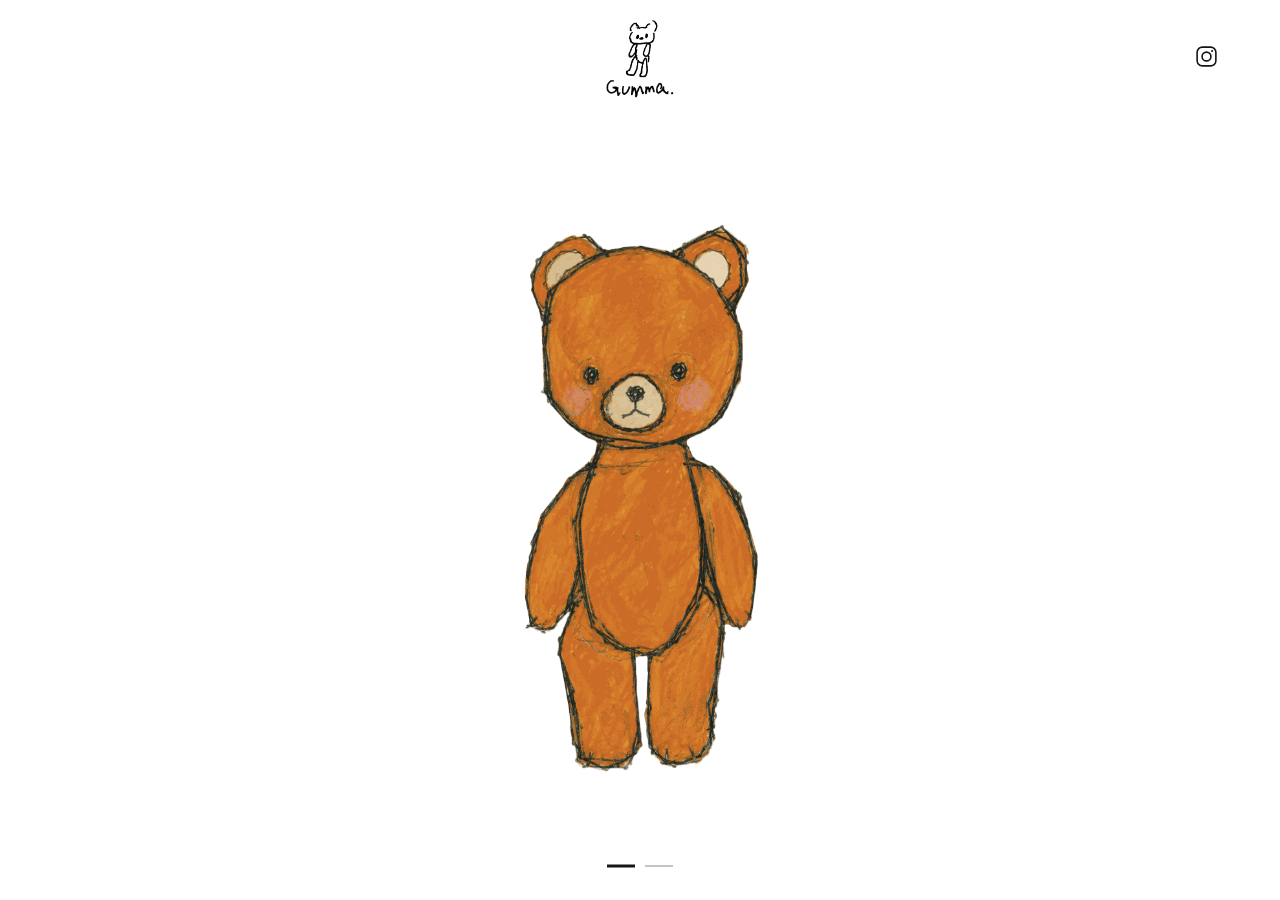
==== index.html @ d43a89fc "Center the second homepage slide" ====
<!doctype html>
<html lang="zh-CN">
  <head>
    <meta charset="UTF-8" />
    <meta name="viewport" content="width=device-width, initial-scale=1.0" />
    <meta name="description" content="Gumma illustration studio." />
    <title>Gumma</title>
    <link
      rel="preload"
      as="image"
      href="assets/1.png?v=20260821-4"
      fetchpriority="high"
    />
    <link rel="stylesheet" href="styles.css?v=20260821-5" />
    <script src="script.js?v=20260820-2" defer></script>
  </head>
  <body>
    <header class="site-header">
      <a class="logo" href="./" aria-label="Gumma 首页">
        <img src="assets/logo.png?v=20260819-2" alt="Gumma" />
      </a>

      <a
        class="instagram-link"
        href="https://www.instagram.com/gumma.art?igsh=MWczbzkza3F4bHZzZQ%3D%3D&amp;utm_source=qr"
        target="_blank"
        rel="noopener noreferrer"
        aria-label="在新窗口打开 Instagram"
      >
        <svg viewBox="0 0 24 24" aria-hidden="true">
          <rect x="3" y="3" width="18" height="18" rx="5"></rect>
          <circle cx="12" cy="12" r="4.25"></circle>
          <circle class="ig-dot" cx="17.4" cy="6.7" r="1"></circle>
        </svg>
      </a>
    </header>

    <main class="home-main">
      <section
        class="carousel"
        aria-label="精选作品"
        aria-roledescription="carousel"
        data-carousel
      >
        <div class="carousel-stage" aria-live="polite">
          <article
            class="carousel-slide is-active"
            aria-label="1 / 2"
            aria-hidden="false"
            data-slide
          >
            <a
              class="slide-link"
              href="project.html?project=gumma"
              aria-label="查看 Gumma 小熊作品详情"
            >
              <img
                src="assets/1.png?v=20260821-4"
                alt="Gumma 手绘小熊"
                width="711"
                height="1065"
                loading="eager"
                fetchpriority="high"
                decoding="sync"
              />
            </a>
          </article>

          <article
            class="carousel-slide"
            aria-label="2 / 2"
            aria-hidden="true"
            data-slide
          >
            <a
              class="slide-link"
              href="project.html?project=plant"
              aria-label="查看 Gumma 植物作品详情"
              tabindex="-1"
            >
              <picture>
                <source
                  srcset="assets/2.webp?v=20260821-4"
                  type="image/webp"
                />
                <img
                  src="assets/2.jpg?v=20260821-4"
                  alt="Gumma 手绘盆栽"
                  width="899"
                  height="1200"
                  loading="lazy"
                  decoding="async"
                />
              </picture>
            </a>
          </article>
        </div>

        <div class="carousel-footer">
          <div class="carousel-dots" aria-label="选择作品">
            <button
              class="carousel-dot is-active"
              type="button"
              aria-label="显示第 1 张作品"
              aria-current="true"
              data-carousel-dot="0"
            ></button>
            <button
              class="carousel-dot"
              type="button"
              aria-label="显示第 2 张作品"
              aria-current="false"
              data-carousel-dot="1"
            ></button>
          </div>
        </div>
      </section>
    </main>
  </body>
</html>
---- styles.css ----
:root {
  --paper: #fff;
  --ink: #161616;
  --muted: rgba(22, 22, 22, 0.55);
  --line: rgba(22, 22, 22, 0.16);
  --header-height: 112px;
}

* {
  box-sizing: border-box;
}

html {
  scroll-behavior: smooth;
}

html,
body {
  width: 100%;
  min-height: 100%;
}

body {
  margin: 0;
  overflow-x: hidden;
  background: var(--paper);
  color: var(--ink);
  font-family: Arial, Helvetica, sans-serif;
  -webkit-font-smoothing: antialiased;
}

a {
  color: inherit;
  text-decoration: none;
}

button {
  color: inherit;
  font: inherit;
}

.site-header {
  position: relative;
  z-index: 20;
  display: grid;
  grid-template-columns: 1fr auto 1fr;
  align-items: center;
  width: 100%;
  height: var(--header-height);
  padding: 12px clamp(24px, 4vw, 64px);
  background: var(--paper);
}

.logo {
  grid-column: 2;
  display: block;
  height: 84px;
}

.logo img {
  display: block;
  width: auto;
  height: 100%;
  object-fit: contain;
}

.instagram-link {
  grid-column: 3;
  justify-self: end;
  display: grid;
  width: 44px;
  height: 44px;
  place-items: center;
  border-radius: 50%;
  color: var(--ink);
  transition: background-color 180ms ease, transform 180ms ease;
}

.instagram-link svg {
  width: 25px;
  height: 25px;
  fill: none;
  stroke: currentColor;
  stroke-width: 1.55;
}

.instagram-link .ig-dot {
  fill: currentColor;
  stroke: none;
}

.instagram-link:hover,
.instagram-link:focus-visible {
  background: rgba(22, 22, 22, 0.07);
  transform: rotate(7deg);
}

.instagram-link:focus-visible,
.logo:focus-visible,
.back-link:focus-visible,
.slide-link:focus-visible,
.carousel-dot:focus-visible,
.project-navigation a:focus-visible {
  outline: 2px solid currentColor;
  outline-offset: 4px;
}

.home-main {
  min-height: calc(100svh - var(--header-height));
}

.carousel {
  position: relative;
  width: 100%;
  height: calc(100svh - var(--header-height));
  min-height: 520px;
  overflow: hidden;
  background: #fff;
  touch-action: pan-y;
}

.carousel-stage,
.carousel-slide {
  position: absolute;
  inset: 0;
}

.carousel-slide {
  visibility: hidden;
  opacity: 0;
  transform: translateX(3%);
  pointer-events: none;
  transition: opacity 600ms ease, transform 700ms cubic-bezier(0.22, 1, 0.36, 1),
    visibility 600ms;
}

.carousel-slide.is-active {
  visibility: visible;
  opacity: 1;
  transform: translateX(0);
  pointer-events: auto;
}

.slide-link {
  display: grid;
  width: 100%;
  height: 100%;
  padding: 0 clamp(70px, 8vw, 130px);
  place-items: center;
  cursor: zoom-in;
}

.slide-link picture {
  display: grid;
  width: 100%;
  height: 100%;
  place-items: center;
}

.slide-link picture source {
  display: none;
}

.slide-link img {
  display: block;
  width: auto;
  max-width: min(100%, 1280px);
  height: auto;
  max-height: calc(100svh - var(--header-height) - 100px);
  object-fit: contain;
  transition: transform 450ms cubic-bezier(0.22, 1, 0.36, 1);
}

.slide-link:hover img,
.slide-link:focus-visible img {
  transform: scale(1.015);
}

.carousel-footer {
  position: absolute;
  z-index: 5;
  bottom: 24px;
  left: 50%;
  display: flex;
  align-items: center;
  gap: 16px;
  transform: translateX(-50%);
}

.carousel-dots {
  display: flex;
  align-items: center;
  gap: 10px;
}

.carousel-dot {
  width: 28px;
  height: 20px;
  padding: 0;
  border: 0;
  background: transparent;
  cursor: pointer;
}

.carousel-dot::before {
  display: block;
  width: 100%;
  height: 2px;
  background: rgba(22, 22, 22, 0.25);
  content: "";
  transition: background-color 180ms ease, transform 180ms ease;
}

.carousel-dot.is-active::before {
  background: var(--ink);
  transform: scaleY(1.5);
}

.project-page {
  overflow: visible;
}

.project-site-header {
  position: sticky;
  top: 0;
  border-bottom: 1px solid var(--line);
}

.back-link {
  grid-column: 1;
  justify-self: start;
  display: inline-flex;
  align-items: center;
  gap: 5px;
  font-size: 0.72rem;
  letter-spacing: 0.12em;
  text-transform: uppercase;
}

.back-link svg {
  width: 22px;
  height: 22px;
  fill: none;
  stroke: currentColor;
  stroke-width: 1.4;
}

.project-main {
  width: min(100%, 1600px);
  margin: 0 auto;
  padding: clamp(24px, 4vw, 64px) clamp(20px, 5vw, 80px) 60px;
}

.project-gallery {
  display: grid;
  gap: clamp(34px, 7vw, 110px);
}

.gallery-item {
  display: flex;
  justify-content: center;
  width: 100%;
  margin: 0;
}

.gallery-item picture {
  display: block;
  width: 100%;
}

.gallery-item img {
  display: block;
  width: 100%;
  max-width: 100%;
  height: auto;
  max-height: none;
  object-fit: contain;
}

.project-navigation {
  display: flex;
  align-items: center;
  justify-content: space-between;
  gap: 30px;
  margin-top: clamp(24px, 4vw, 56px);
  font-size: 0.75rem;
  letter-spacing: 0.1em;
  text-transform: uppercase;
}

.project-nav-link {
  display: inline-flex;
  align-items: center;
  gap: 8px;
  padding: 8px 0;
}

.project-nav-link svg {
  width: 24px;
  height: 24px;
  fill: none;
  stroke: currentColor;
  stroke-width: 1.35;
  transition: transform 180ms ease;
}

.project-nav-link--back:hover svg {
  transform: translateX(-4px);
}

.project-nav-link--next:hover svg {
  transform: translateX(4px);
}

@media (max-width: 640px) {
  :root {
    --header-height: 84px;
  }

  .site-header {
    padding: 8px 18px;
  }

  .logo {
    height: 66px;
  }

  .instagram-link {
    width: 40px;
    height: 40px;
  }

  .instagram-link svg {
    width: 23px;
    height: 23px;
  }

  .carousel {
    min-height: 500px;
  }

  .slide-link {
    padding: 0 8px;
  }

  .slide-link img {
    max-width: 100%;
    max-height: calc(100svh - var(--header-height) - 100px);
  }

  .carousel-footer {
    bottom: 24px;
  }

  .project-main {
    padding: 20px 18px 38px;
  }

  .project-navigation {
    justify-content: space-between;
  }
}

@media (prefers-reduced-motion: reduce) {
  html {
    scroll-behavior: auto;
  }

  *,
  *::before,
  *::after {
    animation-duration: 0.01ms !important;
    animation-iteration-count: 1 !important;
    transition-duration: 0.01ms !important;
  }
}
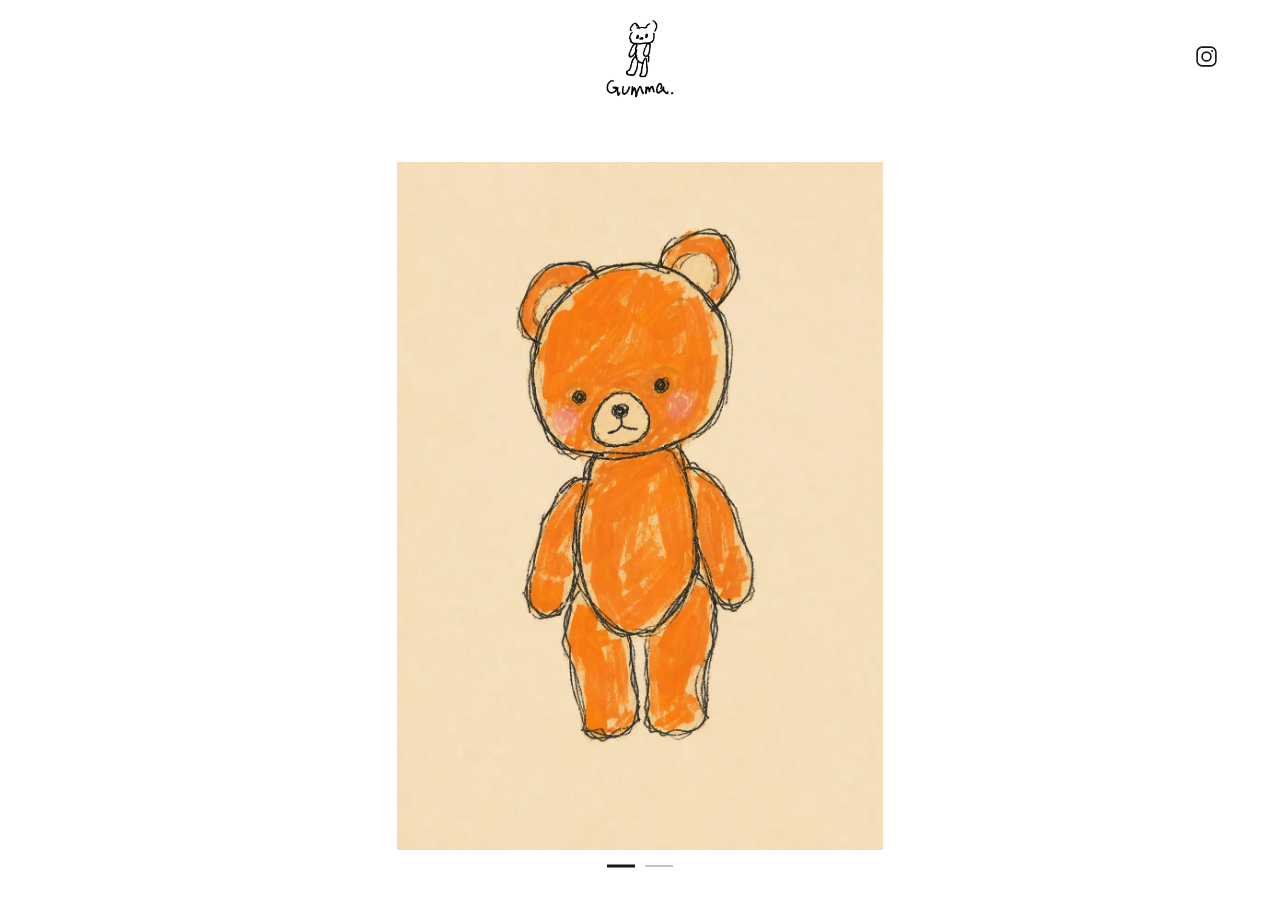
==== commit a9a772ec: "Update homepage artwork and hide Plant project" ====
--- a/index.html
+++ b/index.html
@@ -8,11 +8,12 @@
     <link
       rel="preload"
       as="image"
-      href="assets/1.png?v=20260821-4"
+      href="assets/1.webp?v=20260821-7"
+      type="image/webp"
       fetchpriority="high"
     />
-    <link rel="stylesheet" href="styles.css?v=20260821-5" />
-    <script src="script.js?v=20260820-2" defer></script>
+    <link rel="stylesheet" href="styles.css?v=20260821-7" />
+    <script src="script.js?v=20260821-7" defer></script>
   </head>
   <body>
     <header class="site-header">
@@ -54,15 +55,21 @@
               href="project.html?project=gumma"
               aria-label="查看 Gumma 小熊作品详情"
             >
-              <img
-                src="assets/1.png?v=20260821-4"
-                alt="Gumma 手绘小熊"
-                width="711"
-                height="1065"
-                loading="eager"
-                fetchpriority="high"
-                decoding="sync"
-              />
+              <picture>
+                <source
+                  srcset="assets/1.webp?v=20260821-7"
+                  type="image/webp"
+                />
+                <img
+                  src="assets/1.png?v=20260821-7"
+                  alt="Gumma 手绘小熊"
+                  width="1055"
+                  height="1491"
+                  loading="eager"
+                  fetchpriority="high"
+                  decoding="sync"
+                />
+              </picture>
             </a>
           </article>
 
@@ -72,27 +79,22 @@
             aria-hidden="true"
             data-slide
           >
-            <a
-              class="slide-link"
-              href="project.html?project=plant"
-              aria-label="查看 Gumma 植物作品详情"
-              tabindex="-1"
-            >
+            <div class="slide-link slide-link--static">
               <picture>
                 <source
-                  srcset="assets/2.webp?v=20260821-4"
+                  srcset="assets/1-2.webp?v=20260821-7"
                   type="image/webp"
                 />
                 <img
-                  src="assets/2.jpg?v=20260821-4"
-                  alt="Gumma 手绘盆栽"
-                  width="899"
-                  height="1200"
+                  src="assets/1-2.jpg?v=20260821-7"
+                  alt="Gumma 手绘小熊"
+                  width="506"
+                  height="727"
                   loading="lazy"
                   decoding="async"
                 />
               </picture>
-            </a>
+            </div>
           </article>
         </div>
 
--- a/styles.css
+++ b/styles.css
@@ -176,6 +176,14 @@
   transform: scale(1.015);
 }
 
+.slide-link--static {
+  cursor: default;
+}
+
+.slide-link--static:hover img {
+  transform: none;
+}
+
 .carousel-footer {
   position: absolute;
   z-index: 5;
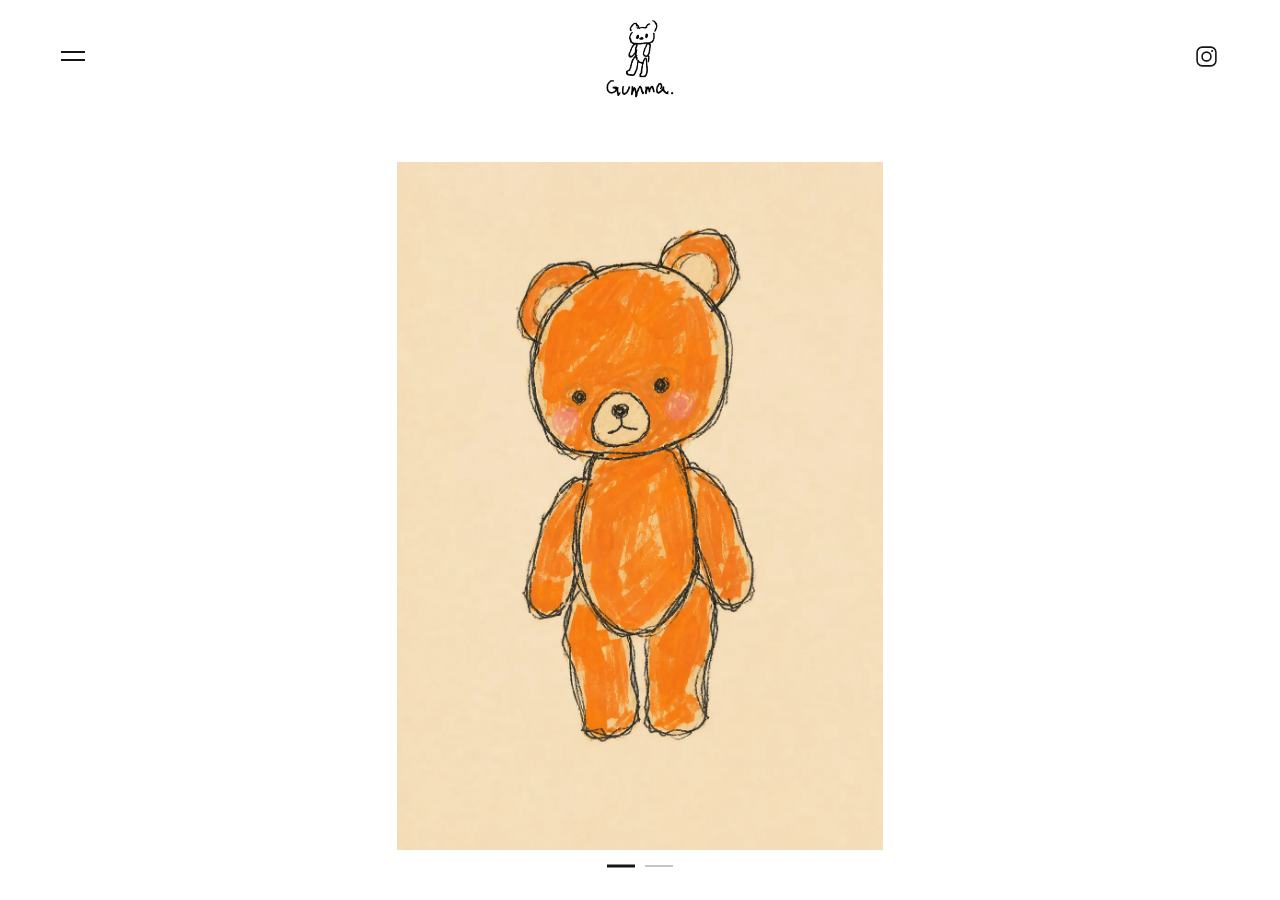
==== commit 9f98d9ee: "Add navigation drawer and pixel font" ====
--- a/index.html
+++ b/index.html
@@ -12,11 +12,26 @@
       type="image/webp"
       fetchpriority="high"
     />
-    <link rel="stylesheet" href="styles.css?v=20260821-7" />
-    <script src="script.js?v=20260821-7" defer></script>
+    <link rel="stylesheet" href="styles.css?v=20260821-8" />
+    <script src="drawer.js?v=20260821-8" defer></script>
+    <script src="script.js?v=20260821-8" defer></script>
   </head>
   <body>
     <header class="site-header">
+      <div class="header-left">
+        <button
+          class="drawer-toggle"
+          type="button"
+          aria-label="Open menu"
+          aria-expanded="false"
+          aria-controls="site-drawer"
+          data-drawer-toggle
+        >
+          <span></span>
+          <span></span>
+        </button>
+      </div>
+
       <a class="logo" href="./" aria-label="Gumma 首页">
         <img src="assets/logo.png?v=20260819-2" alt="Gumma" />
       </a>
@@ -35,6 +50,20 @@
         </svg>
       </a>
     </header>
+
+    <div class="drawer-backdrop" data-drawer-backdrop></div>
+    <aside
+      class="site-drawer"
+      id="site-drawer"
+      aria-hidden="true"
+      tabindex="-1"
+      data-drawer
+    >
+      <nav class="drawer-nav" aria-label="Site navigation">
+        <span class="drawer-item">Blog</span>
+        <span class="drawer-item">Contact</span>
+      </nav>
+    </aside>
 
     <main class="home-main">
       <section
--- a/styles.css
+++ b/styles.css
@@ -1,3 +1,11 @@
+@font-face {
+  font-family: "Fusion Pixel";
+  src: url("font/fusion-pixel-latin.ttf?v=20260821-8") format("truetype");
+  font-style: normal;
+  font-weight: 400;
+  font-display: swap;
+}
+
 :root {
   --paper: #fff;
   --ink: #161616;
@@ -25,7 +33,7 @@
   overflow-x: hidden;
   background: var(--paper);
   color: var(--ink);
-  font-family: Arial, Helvetica, sans-serif;
+  font-family: "Fusion Pixel", Arial, Helvetica, sans-serif;
   -webkit-font-smoothing: antialiased;
 }
 
@@ -41,7 +49,7 @@
 
 .site-header {
   position: relative;
-  z-index: 20;
+  z-index: 50;
   display: grid;
   grid-template-columns: 1fr auto 1fr;
   align-items: center;
@@ -49,6 +57,112 @@
   height: var(--header-height);
   padding: 12px clamp(24px, 4vw, 64px);
   background: var(--paper);
+}
+
+.header-left {
+  grid-column: 1;
+  justify-self: start;
+  display: flex;
+  align-items: center;
+  gap: 12px;
+}
+
+.drawer-toggle {
+  position: relative;
+  display: grid;
+  width: 44px;
+  height: 44px;
+  padding: 0;
+  place-items: center;
+  border: 0;
+  border-radius: 50%;
+  background: transparent;
+  cursor: pointer;
+  transition: background-color 180ms ease;
+}
+
+.drawer-toggle span {
+  position: absolute;
+  width: 24px;
+  height: 2px;
+  background: currentColor;
+  transition: transform 240ms ease;
+}
+
+.drawer-toggle span:first-child {
+  transform: translateY(-4px);
+}
+
+.drawer-toggle span:last-child {
+  transform: translateY(4px);
+}
+
+.drawer-toggle:hover,
+.drawer-toggle:focus-visible {
+  background: rgba(22, 22, 22, 0.07);
+}
+
+.drawer-toggle:focus-visible {
+  outline: 2px solid currentColor;
+  outline-offset: 4px;
+}
+
+.drawer-open .drawer-toggle span:first-child {
+  transform: rotate(45deg);
+}
+
+.drawer-open .drawer-toggle span:last-child {
+  transform: rotate(-45deg);
+}
+
+.drawer-backdrop {
+  position: fixed;
+  z-index: 30;
+  inset: var(--header-height) 0 0;
+  background: rgba(22, 22, 22, 0.16);
+  opacity: 0;
+  pointer-events: none;
+  transition: opacity 280ms ease;
+}
+
+.site-drawer {
+  position: fixed;
+  z-index: 40;
+  top: var(--header-height);
+  bottom: 0;
+  left: 0;
+  width: min(420px, 86vw);
+  padding: clamp(42px, 8vw, 96px) clamp(28px, 5vw, 64px);
+  overflow-y: auto;
+  background: var(--paper);
+  outline: none;
+  transform: translateX(-100%);
+  transition: transform 360ms cubic-bezier(0.22, 1, 0.36, 1);
+}
+
+.drawer-nav {
+  display: flex;
+  flex-direction: column;
+  align-items: flex-start;
+  gap: 28px;
+}
+
+.drawer-item {
+  font-size: clamp(1.8rem, 4vw, 3rem);
+  line-height: 1;
+}
+
+.drawer-open {
+  overflow: hidden;
+}
+
+.drawer-open .drawer-backdrop {
+  opacity: 1;
+  pointer-events: auto;
+}
+
+.drawer-open .site-drawer {
+  transform: translateX(0);
 }
 
 .logo {
@@ -235,8 +349,6 @@
 }
 
 .back-link {
-  grid-column: 1;
-  justify-self: start;
   display: inline-flex;
   align-items: center;
   gap: 5px;
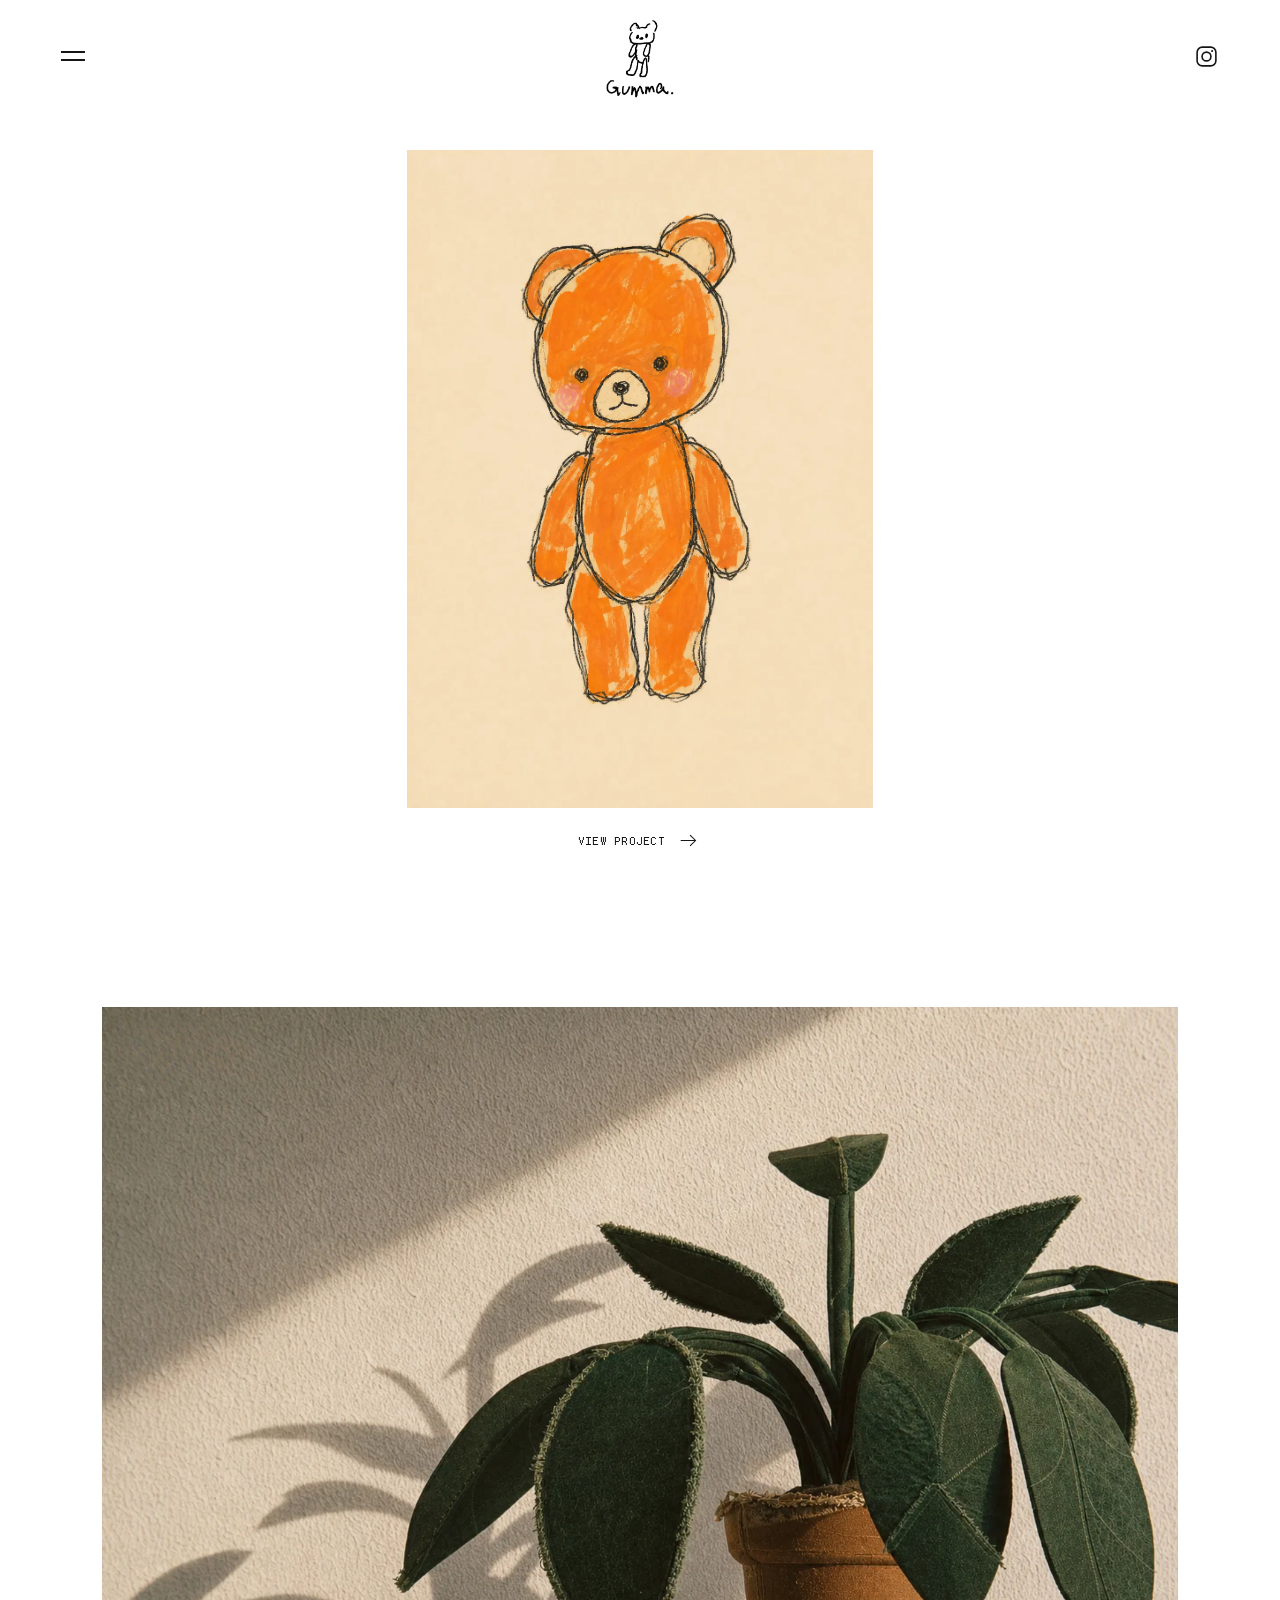
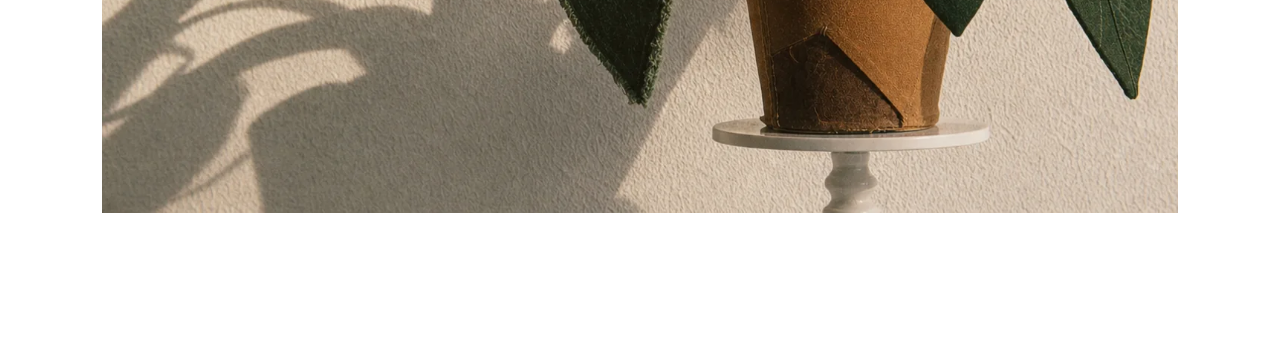
==== commit 0134612b: "Replace homepage carousel with stacked artwork" ====
--- a/index.html
+++ b/index.html
@@ -12,9 +12,8 @@
       type="image/webp"
       fetchpriority="high"
     />
-    <link rel="stylesheet" href="styles.css?v=20260821-8" />
+    <link rel="stylesheet" href="styles.css?v=20260821-11" />
     <script src="drawer.js?v=20260821-8" defer></script>
-    <script src="script.js?v=20260821-8" defer></script>
   </head>
   <body>
     <header class="site-header">
@@ -60,91 +59,54 @@
       data-drawer
     >
       <nav class="drawer-nav" aria-label="Site navigation">
-        <span class="drawer-item">Blog</span>
-        <span class="drawer-item">Contact</span>
+        <a class="drawer-item" href="blog.html">Blog</a>
+        <a class="drawer-item" href="contact.html">Contact</a>
       </nav>
     </aside>
 
     <main class="home-main">
-      <section
-        class="carousel"
-        aria-label="精选作品"
-        aria-roledescription="carousel"
-        data-carousel
-      >
-        <div class="carousel-stage" aria-live="polite">
-          <article
-            class="carousel-slide is-active"
-            aria-label="1 / 2"
-            aria-hidden="false"
-            data-slide
+      <section class="home-gallery" aria-label="Featured artwork">
+        <article class="home-project home-project--portrait">
+          <a
+            class="home-project-link"
+            href="project.html?project=gumma"
+            aria-label="View the Gumma project"
           >
-            <a
-              class="slide-link"
-              href="project.html?project=gumma"
-              aria-label="查看 Gumma 小熊作品详情"
-            >
-              <picture>
-                <source
-                  srcset="assets/1.webp?v=20260821-7"
-                  type="image/webp"
-                />
-                <img
-                  src="assets/1.png?v=20260821-7"
-                  alt="Gumma 手绘小熊"
-                  width="1055"
-                  height="1491"
-                  loading="eager"
-                  fetchpriority="high"
-                  decoding="sync"
-                />
-              </picture>
-            </a>
-          </article>
+            <picture class="home-project-media">
+              <source srcset="assets/1.webp?v=20260821-7" type="image/webp" />
+              <img
+                src="assets/1.png?v=20260821-7"
+                alt="Gumma illustrated bear"
+                width="1055"
+                height="1491"
+                loading="eager"
+                fetchpriority="high"
+                decoding="sync"
+              />
+            </picture>
 
-          <article
-            class="carousel-slide"
-            aria-label="2 / 2"
-            aria-hidden="true"
-            data-slide
-          >
-            <div class="slide-link slide-link--static">
-              <picture>
-                <source
-                  srcset="assets/1-2.webp?v=20260821-7"
-                  type="image/webp"
-                />
-                <img
-                  src="assets/1-2.jpg?v=20260821-7"
-                  alt="Gumma 手绘小熊"
-                  width="506"
-                  height="727"
-                  loading="lazy"
-                  decoding="async"
-                />
-              </picture>
-            </div>
-          </article>
-        </div>
+            <span class="home-project-cta" aria-hidden="true">
+              <span>View Project</span>
+              <svg viewBox="0 0 32 32">
+                <path d="M6 16h19M18 9l7 7-7 7"></path>
+              </svg>
+            </span>
+          </a>
+        </article>
 
-        <div class="carousel-footer">
-          <div class="carousel-dots" aria-label="选择作品">
-            <button
-              class="carousel-dot is-active"
-              type="button"
-              aria-label="显示第 1 张作品"
-              aria-current="true"
-              data-carousel-dot="0"
-            ></button>
-            <button
-              class="carousel-dot"
-              type="button"
-              aria-label="显示第 2 张作品"
-              aria-current="false"
-              data-carousel-dot="1"
-            ></button>
-          </div>
-        </div>
+        <article class="home-project home-project--landscape">
+          <picture class="home-project-media">
+            <source srcset="assets/2.webp?v=20260821-11" type="image/webp" />
+            <img
+              src="assets/2.png?v=20260821-11"
+              alt="Handcrafted plant in warm sunlight"
+              width="1448"
+              height="1086"
+              loading="lazy"
+              decoding="async"
+            />
+          </picture>
+        </article>
       </section>
     </main>
   </body>
--- a/styles.css
+++ b/styles.css
@@ -148,8 +148,20 @@
 }
 
 .drawer-item {
+  display: inline-block;
   font-size: clamp(1.8rem, 4vw, 3rem);
   line-height: 1;
+  transition: opacity 180ms ease;
+}
+
+.drawer-item:hover,
+.drawer-item:focus-visible {
+  opacity: 0.5;
+}
+
+.drawer-item:focus-visible {
+  outline: 2px solid currentColor;
+  outline-offset: 6px;
 }
 
 .drawer-open {
@@ -211,10 +223,9 @@
 
 .instagram-link:focus-visible,
 .logo:focus-visible,
-.back-link:focus-visible,
-.slide-link:focus-visible,
-.carousel-dot:focus-visible,
-.project-navigation a:focus-visible {
+.home-project-link:focus-visible,
+.project-navigation a:focus-visible,
+.coming-soon-navigation a:focus-visible {
   outline: 2px solid currentColor;
   outline-offset: 4px;
 }
@@ -223,119 +234,75 @@
   min-height: calc(100svh - var(--header-height));
 }
 
-.carousel {
-  position: relative;
-  width: 100%;
-  height: calc(100svh - var(--header-height));
-  min-height: 520px;
-  overflow: hidden;
-  background: #fff;
-  touch-action: pan-y;
-}
-
-.carousel-stage,
-.carousel-slide {
-  position: absolute;
-  inset: 0;
-}
-
-.carousel-slide {
-  visibility: hidden;
-  opacity: 0;
-  transform: translateX(3%);
-  pointer-events: none;
-  transition: opacity 600ms ease, transform 700ms cubic-bezier(0.22, 1, 0.36, 1),
-    visibility 600ms;
-}
-
-.carousel-slide.is-active {
-  visibility: visible;
-  opacity: 1;
-  transform: translateX(0);
-  pointer-events: auto;
-}
-
-.slide-link {
-  display: grid;
-  width: 100%;
-  height: 100%;
-  padding: 0 clamp(70px, 8vw, 130px);
-  place-items: center;
-  cursor: zoom-in;
-}
-
-.slide-link picture {
-  display: grid;
-  width: 100%;
-  height: 100%;
-  place-items: center;
-}
-
-.slide-link picture source {
-  display: none;
-}
-
-.slide-link img {
-  display: block;
+.home-gallery {
+  display: grid;
+  gap: clamp(88px, 12vw, 180px);
+  width: 100%;
+  padding: clamp(16px, 3vw, 48px) clamp(20px, 8vw, 130px)
+    clamp(72px, 10vw, 150px);
+}
+
+.home-project {
+  width: 100%;
+  margin: 0 auto;
+}
+
+.home-project--portrait {
+  max-width: 1055px;
+}
+
+.home-project--landscape {
+  max-width: 1448px;
+}
+
+.home-project-link,
+.home-project-media {
+  display: block;
+}
+
+.home-project-media img {
+  display: block;
+  width: 100%;
+  height: auto;
+  object-fit: contain;
+}
+
+.home-project--portrait .home-project-media img {
   width: auto;
-  max-width: min(100%, 1280px);
-  height: auto;
-  max-height: calc(100svh - var(--header-height) - 100px);
-  object-fit: contain;
+  max-width: 100%;
+  max-height: calc(100svh - var(--header-height) - 130px);
+  margin: 0 auto;
   transition: transform 450ms cubic-bezier(0.22, 1, 0.36, 1);
 }
 
-.slide-link:hover img,
-.slide-link:focus-visible img {
-  transform: scale(1.015);
-}
-
-.slide-link--static {
-  cursor: default;
-}
-
-.slide-link--static:hover img {
-  transform: none;
-}
-
-.carousel-footer {
-  position: absolute;
-  z-index: 5;
-  bottom: 24px;
-  left: 50%;
+.home-project-cta {
   display: flex;
   align-items: center;
-  gap: 16px;
-  transform: translateX(-50%);
-}
-
-.carousel-dots {
-  display: flex;
-  align-items: center;
+  justify-content: center;
   gap: 10px;
-}
-
-.carousel-dot {
-  width: 28px;
-  height: 20px;
-  padding: 0;
-  border: 0;
-  background: transparent;
-  cursor: pointer;
-}
-
-.carousel-dot::before {
-  display: block;
-  width: 100%;
-  height: 2px;
-  background: rgba(22, 22, 22, 0.25);
-  content: "";
-  transition: background-color 180ms ease, transform 180ms ease;
-}
-
-.carousel-dot.is-active::before {
-  background: var(--ink);
-  transform: scaleY(1.5);
+  margin-top: 20px;
+  font-size: 0.78rem;
+  letter-spacing: 0.1em;
+  text-transform: uppercase;
+}
+
+.home-project-cta svg {
+  width: 25px;
+  height: 25px;
+  fill: none;
+  stroke: currentColor;
+  stroke-width: 1.35;
+  transition: transform 180ms ease;
+}
+
+.home-project-link:hover .home-project-media img,
+.home-project-link:focus-visible .home-project-media img {
+  transform: scale(1.01);
+}
+
+.home-project-link:hover .home-project-cta svg,
+.home-project-link:focus-visible .home-project-cta svg {
+  transform: translateX(4px);
 }
 
 .project-page {
@@ -346,23 +313,6 @@
   position: sticky;
   top: 0;
   border-bottom: 1px solid var(--line);
-}
-
-.back-link {
-  display: inline-flex;
-  align-items: center;
-  gap: 5px;
-  font-size: 0.72rem;
-  letter-spacing: 0.12em;
-  text-transform: uppercase;
-}
-
-.back-link svg {
-  width: 22px;
-  height: 22px;
-  fill: none;
-  stroke: currentColor;
-  stroke-width: 1.4;
 }
 
 .project-main {
@@ -432,6 +382,35 @@
   transform: translateX(4px);
 }
 
+.coming-soon-page {
+  min-height: 100svh;
+}
+
+.coming-soon-main {
+  position: relative;
+  display: grid;
+  min-height: calc(100svh - var(--header-height));
+  padding: 32px;
+  place-items: center;
+  text-align: center;
+}
+
+.coming-soon-main h1 {
+  margin: 0;
+  font-size: clamp(2rem, 6vw, 5rem);
+  font-weight: 400;
+  line-height: 1;
+}
+
+.coming-soon-navigation {
+  position: absolute;
+  bottom: clamp(28px, 5vw, 60px);
+  left: clamp(20px, 5vw, 80px);
+  font-size: 0.75rem;
+  letter-spacing: 0.1em;
+  text-transform: uppercase;
+}
+
 @media (max-width: 640px) {
   :root {
     --header-height: 84px;
@@ -455,21 +434,13 @@
     height: 23px;
   }
 
-  .carousel {
-    min-height: 500px;
-  }
-
-  .slide-link {
-    padding: 0 8px;
-  }
-
-  .slide-link img {
-    max-width: 100%;
-    max-height: calc(100svh - var(--header-height) - 100px);
-  }
-
-  .carousel-footer {
-    bottom: 24px;
+  .home-gallery {
+    gap: 72px;
+    padding: 12px 12px 72px;
+  }
+
+  .home-project-cta {
+    margin-top: 16px;
   }
 
   .project-main {
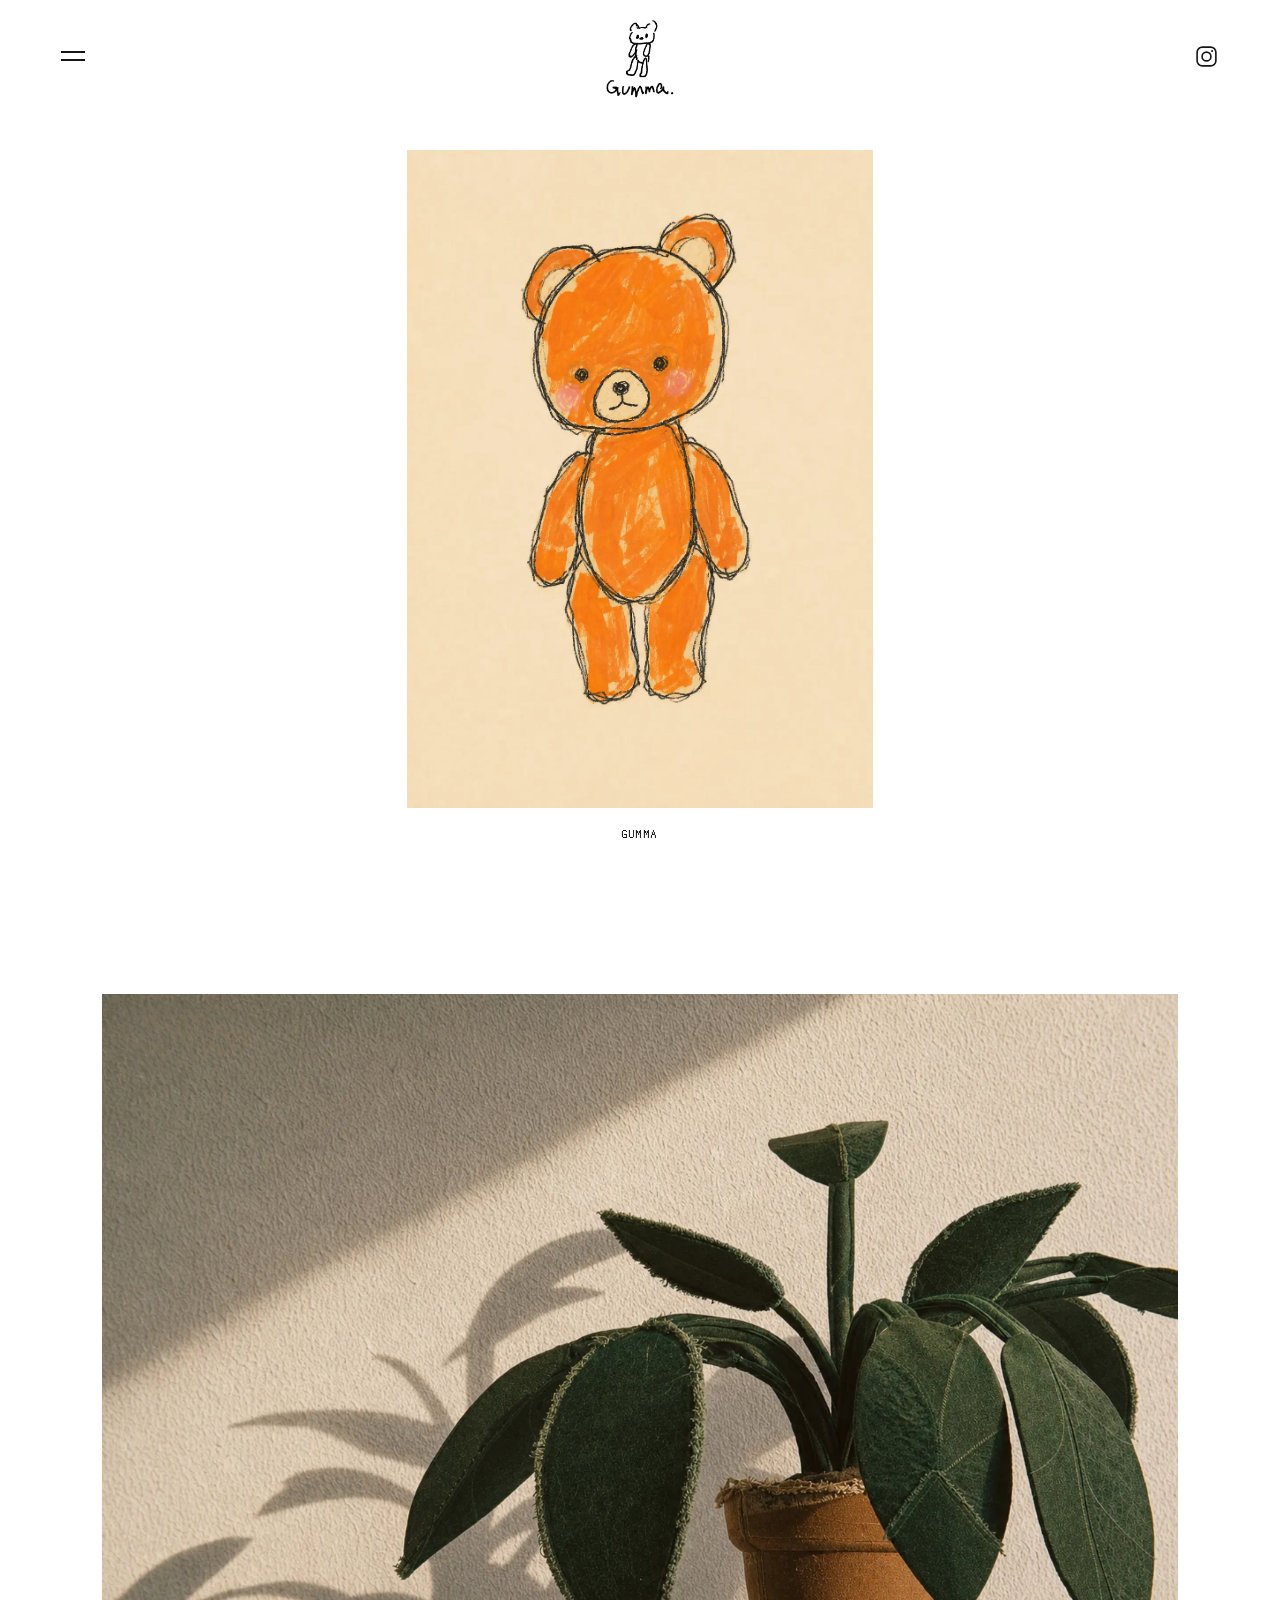
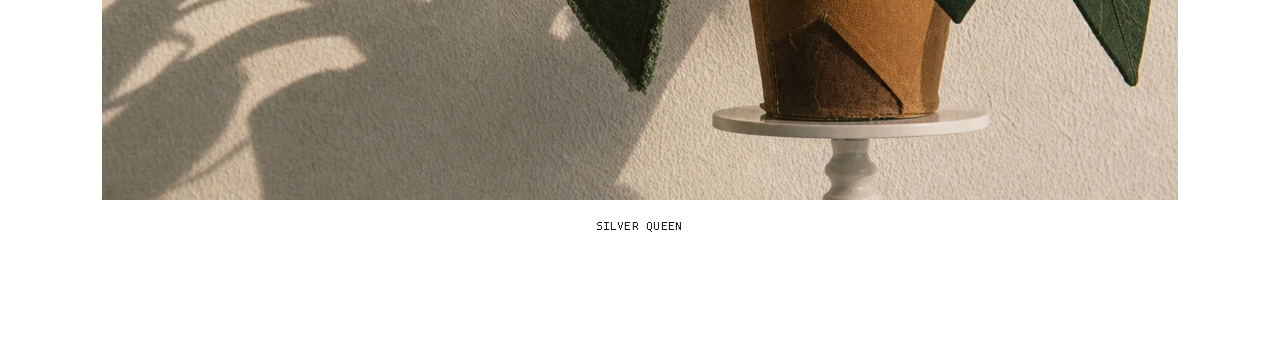
==== commit 3b1a55f7: "Restore Silver Queen project navigation" ====
--- a/index.html
+++ b/index.html
@@ -12,7 +12,7 @@
       type="image/webp"
       fetchpriority="high"
     />
-    <link rel="stylesheet" href="styles.css?v=20260821-11" />
+    <link rel="stylesheet" href="styles.css?v=20260821-13" />
     <script src="drawer.js?v=20260821-8" defer></script>
   </head>
   <body>
@@ -86,26 +86,33 @@
             </picture>
 
             <span class="home-project-cta" aria-hidden="true">
-              <span>View Project</span>
-              <svg viewBox="0 0 32 32">
-                <path d="M6 16h19M18 9l7 7-7 7"></path>
-              </svg>
+              <span>Gumma</span>
             </span>
           </a>
         </article>
 
         <article class="home-project home-project--landscape">
-          <picture class="home-project-media">
-            <source srcset="assets/2.webp?v=20260821-11" type="image/webp" />
-            <img
-              src="assets/2.png?v=20260821-11"
-              alt="Handcrafted plant in warm sunlight"
-              width="1448"
-              height="1086"
-              loading="lazy"
-              decoding="async"
-            />
-          </picture>
+          <a
+            class="home-project-link"
+            href="project.html?project=plant"
+            aria-label="View the Silver Queen project"
+          >
+            <picture class="home-project-media">
+              <source srcset="assets/2.webp?v=20260821-11" type="image/webp" />
+              <img
+                src="assets/2.png?v=20260821-11"
+                alt="Silver Queen handcrafted plant in warm sunlight"
+                width="1448"
+                height="1086"
+                loading="lazy"
+                decoding="async"
+              />
+            </picture>
+
+            <span class="home-project-cta" aria-hidden="true">
+              <span>Silver Queen</span>
+            </span>
+          </a>
         </article>
       </section>
     </main>
--- a/styles.css
+++ b/styles.css
@@ -149,7 +149,7 @@
 
 .drawer-item {
   display: inline-block;
-  font-size: clamp(1.8rem, 4vw, 3rem);
+  font-size: clamp(1.2rem, 2.4vw, 1.75rem);
   line-height: 1;
   transition: opacity 180ms ease;
 }
@@ -225,7 +225,8 @@
 .logo:focus-visible,
 .home-project-link:focus-visible,
 .project-navigation a:focus-visible,
-.coming-soon-navigation a:focus-visible {
+.coming-soon-navigation a:focus-visible,
+.contact-address a:focus-visible {
   outline: 2px solid currentColor;
   outline-offset: 4px;
 }
@@ -265,6 +266,7 @@
   width: 100%;
   height: auto;
   object-fit: contain;
+  transition: transform 450ms cubic-bezier(0.22, 1, 0.36, 1);
 }
 
 .home-project--portrait .home-project-media img {
@@ -272,7 +274,6 @@
   max-width: 100%;
   max-height: calc(100svh - var(--header-height) - 130px);
   margin: 0 auto;
-  transition: transform 450ms cubic-bezier(0.22, 1, 0.36, 1);
 }
 
 .home-project-cta {
@@ -286,24 +287,11 @@
   text-transform: uppercase;
 }
 
-.home-project-cta svg {
-  width: 25px;
-  height: 25px;
-  fill: none;
-  stroke: currentColor;
-  stroke-width: 1.35;
-  transition: transform 180ms ease;
-}
-
 .home-project-link:hover .home-project-media img,
 .home-project-link:focus-visible .home-project-media img {
   transform: scale(1.01);
 }
 
-.home-project-link:hover .home-project-cta svg,
-.home-project-link:focus-visible .home-project-cta svg {
-  transform: translateX(4px);
-}
 
 .project-page {
   overflow: visible;
@@ -402,6 +390,20 @@
   line-height: 1;
 }
 
+.coming-soon-main .contact-address {
+  max-width: calc(100vw - 64px);
+  font-size: clamp(1.15rem, 4vw, 3.5rem);
+  overflow-wrap: anywhere;
+}
+
+.contact-address a {
+  transition: opacity 180ms ease;
+}
+
+.contact-address a:hover {
+  opacity: 0.5;
+}
+
 .coming-soon-navigation {
   position: absolute;
   bottom: clamp(28px, 5vw, 60px);
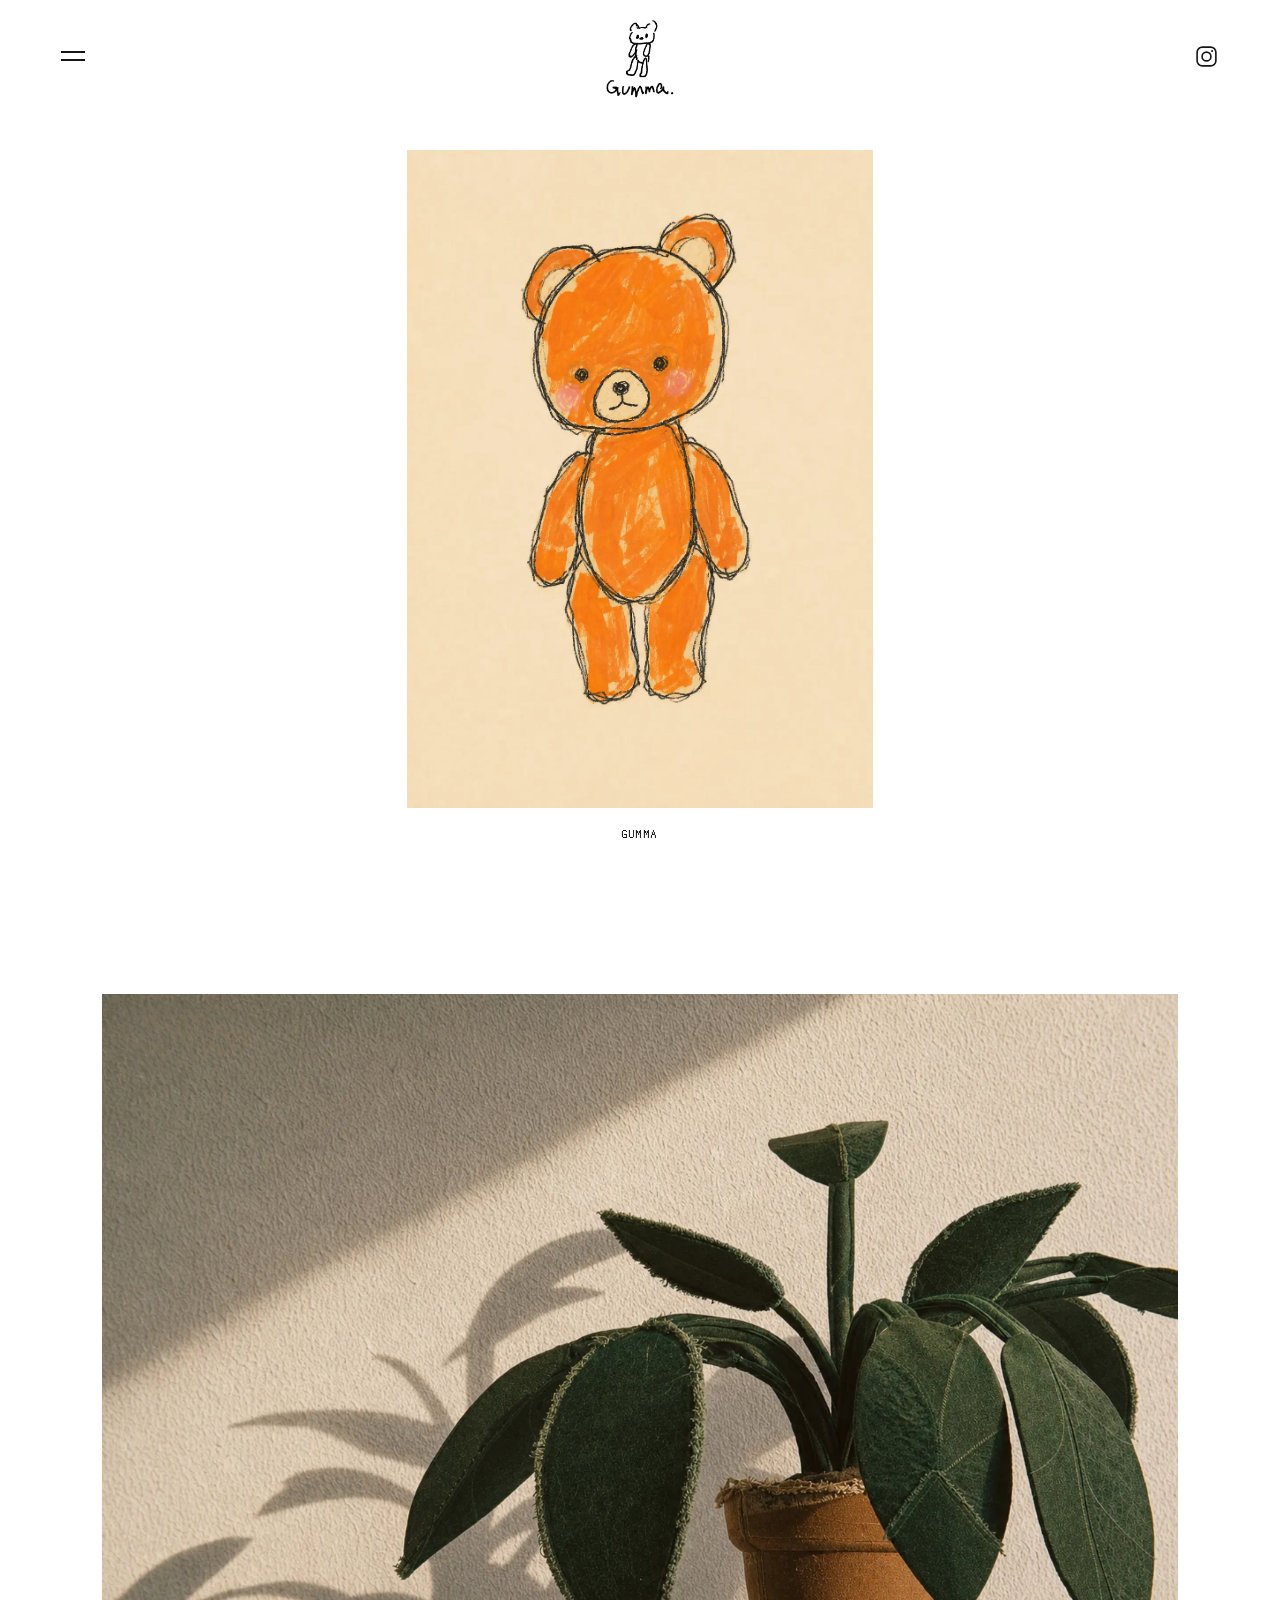
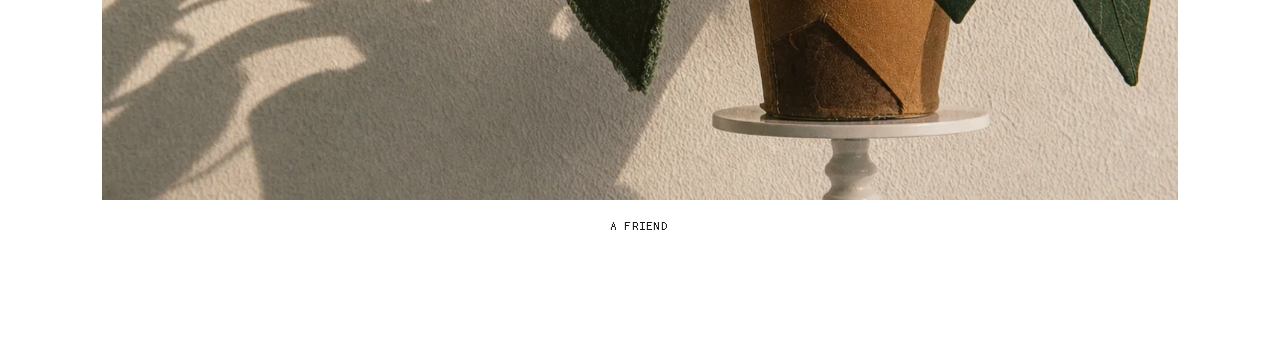
==== commit 2d36a97f: "Update homepage project title" ====
--- a/index.html
+++ b/index.html
@@ -110,7 +110,7 @@
             </picture>
 
             <span class="home-project-cta" aria-hidden="true">
-              <span>Silver Queen</span>
+              <span>A Friend</span>
             </span>
           </a>
         </article>
